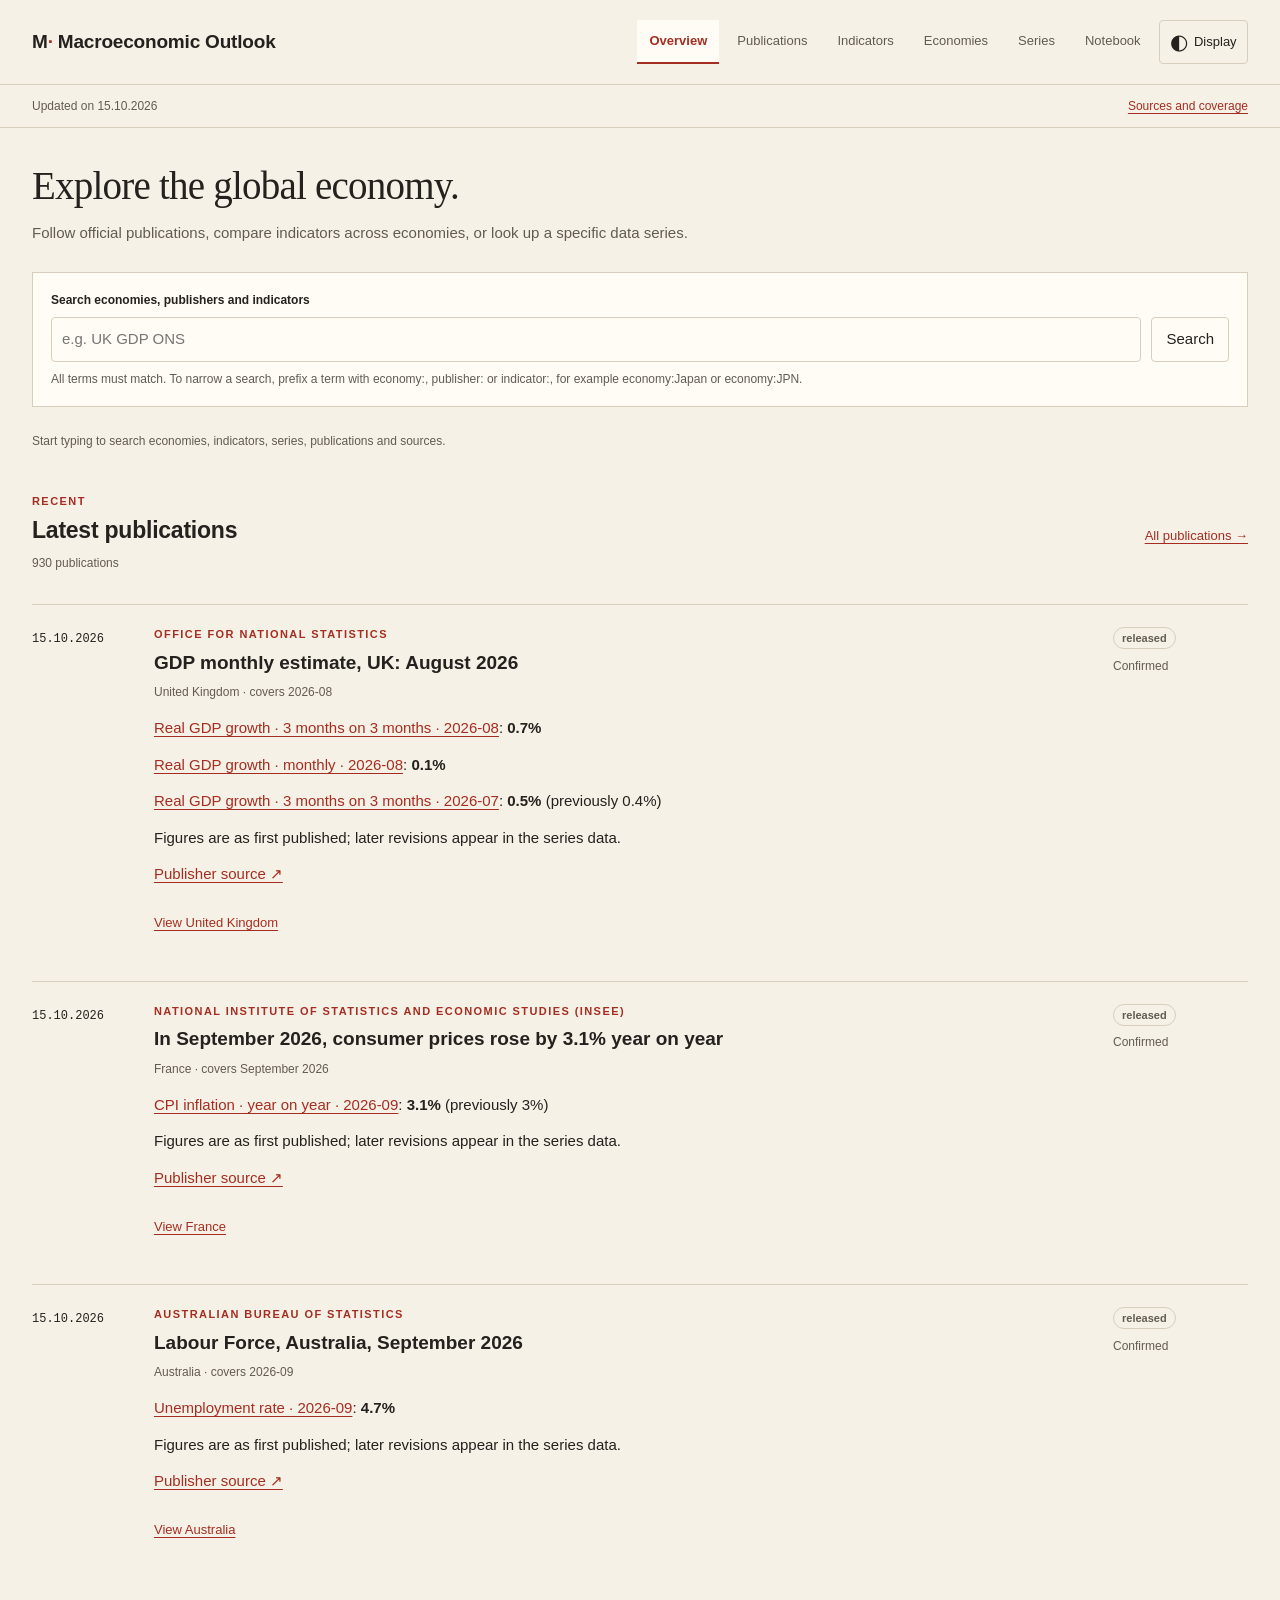
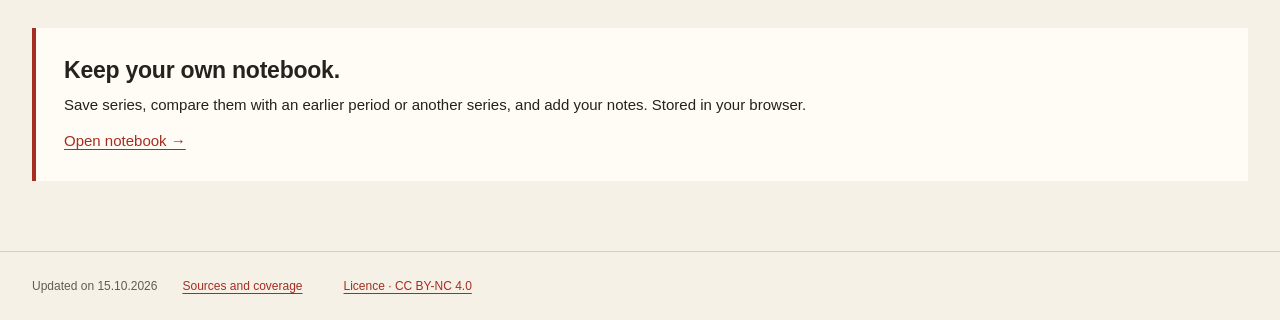
==== index.html @ 0909ff2a "Initial publication" ====
<!doctype html><html lang="en"><head><meta charset="utf-8"><meta name="viewport" content="width=device-width,initial-scale=1"><meta name="description" content="Official macroeconomic data and publications for 65 economies: growth, prices, labour and interest rates, updated daily from statistics offices and central banks."><link rel="icon" href="favicon.svg" type="image/svg+xml"><link rel="stylesheet" href="research/styles.css?v=d2d19fbd4fea"><title>Macroeconomic Outlook</title></head><body><a class="skip" href="#main">Skip to content</a><header><a class="brand" href="?view=home">M<span>·</span> Macroeconomic Outlook</a><nav id="nav" aria-label="Main navigation"></nav></header><div id="appearance-panel" popover aria-label="Appearance"><div role="group" aria-labelledby="appearance-typeface"><p class="appearance-caption" id="appearance-typeface">Typeface</p><button data-setting="typeface" data-value="serif" aria-label="Serif" title="Serif" style="font-family:Georgia,serif">Aa</button><button data-setting="typeface" data-value="sans" aria-label="Sans" title="Sans" style="font-family:Arial,sans-serif">Aa</button></div><div role="group" aria-labelledby="appearance-colours"><p class="appearance-caption" id="appearance-colours">Colours</p><button data-setting="colours" data-value="highlight" aria-label="Highlight" title="Highlight"><span class="colour-option" data-swatch="highlight"></span></button><button data-setting="colours" data-value="subtle" aria-label="Subtle" title="Subtle"><span class="colour-option" data-swatch="subtle"></span></button><button data-setting="colours" data-value="mono" aria-label="Mono" title="Mono"><span class="colour-option" data-swatch="mono"></span></button></div><div role="group" aria-labelledby="appearance-mode"><p class="appearance-caption" id="appearance-mode">Mode</p><button data-setting="mode" data-value="light" aria-label="Light" title="Light">☀</button><button data-setting="mode" data-value="dark" aria-label="Dark" title="Dark">☾</button></div></div><div id="context"></div><div id="page-notices"></div><main id="main" tabindex="-1"></main><div id="toast" role="status"></div><footer>Updated daily. <a href="?view=sources">Sources and coverage</a> <a id="license-link" href="?view=license">Licence · CC BY-NC 4.0</a></footer><script src="research/snapshot.js"></script><script src="research/experience.js?v=5e64fc5016e3"></script><script src="research/notebook-url.js?v=3d018c763f7b"></script><script src="research/companions.js?v=35805f61de09"></script><script src="research/asof.js?v=dbe8106086f5"></script><script src="research/app.js?v=b4b6b0eaa17b"></script></body></html>
---- research/styles.css ----
:root{--paper:#f6f4ed;--panel:#fffdf8;--ink:#24312c;--muted:#59675e;--line:#d3d9cf;--accent:#285e4c;--growth:#dbe9e3;--prices:#f2e6ce;--labour:#e6e0ef;font-family:-apple-system,BlinkMacSystemFont,"Segoe UI",sans-serif;color:var(--ink);background:var(--paper);font-synthesis:none}*{box-sizing:border-box}body{margin:0;font-size:15px;line-height:1.5}body[data-typeface=serif]{--paper:#fff;--panel:#fafafa;--ink:#222;--muted:#555;--line:#c4c4c4;--accent:#333;--growth:#e6eee9;--prices:#f2ecdf;--labour:#ece8f1}body[data-typeface=sans]{--paper:#faf9f4;--panel:#fff;--ink:#171717;--muted:#535353;--line:#c9c8c3;--accent:#b03222;--growth:#e2e9e2;--prices:#f3e5cc;--labour:#e5e1ed}a{color:var(--accent);text-underline-offset:3px}button,input,select,textarea{font:inherit;color:inherit}button{cursor:pointer}button,a,input,select,summary{touch-action:manipulation}button,.button{min-height:44px;padding:9px 14px;border:1px solid var(--line);border-radius:4px;background:var(--panel);text-decoration:none}button:hover{border-color:var(--accent);background:var(--paper)}button:disabled{opacity:.4;cursor:default}input,select,textarea{padding:10px;border:1px solid var(--line);background:var(--panel);border-radius:4px;min-height:44px;min-width:0;max-width:100%}:focus-visible{outline:3px solid #aa730b;outline-offset:3px}label{font-size:12px;font-weight:600;display:flex;flex-direction:column;gap:6px}summary{cursor:pointer;min-height:40px;padding:8px 0;font-size:13px}details p{font-size:13px}code{overflow-wrap:anywhere;font-size:12px}small{font-size:12px;color:var(--muted)}h1,h2,h3,p{margin:0}h1{font:normal 46px/1.12 Georgia,serif;letter-spacing:-.02em;max-width:850px;text-wrap:balance}h2{font-size:23px;line-height:1.3;letter-spacing:-.01em}h3{font-size:17px;line-height:1.35}p{margin:8px 0 14px}.eyebrow{text-transform:uppercase;font-size:11px;letter-spacing:.13em;font-weight:750;color:var(--accent);margin-bottom:7px}.meta{font-size:12px;color:var(--muted)}.skip{position:absolute;top:-60px;background:white;z-index:100;padding:10px}.skip:focus{top:0}header{display:flex;gap:24px;align-items:center;justify-content:space-between;padding:20px 32px;border-bottom:1px solid var(--line);max-width:1600px;margin:auto}.brand{text-decoration:none;font-size:19px;font-weight:750;letter-spacing:-.01em;color:var(--ink)}.brand span{color:var(--accent)}nav{display:flex;gap:6px;flex-wrap:wrap}nav a{padding:10px 12px;font-size:13px;color:var(--muted);text-decoration:none;border-bottom:2px solid transparent}.active{border-color:var(--accent)!important;color:var(--accent)!important;font-weight:700;background:var(--panel)}#context{display:flex;justify-content:space-between;gap:20px;padding:12px 32px;font-size:12px;color:var(--muted);border-bottom:1px solid var(--line)}main{max-width:1380px;margin:auto;padding:36px 32px 70px;min-height:65vh}main:focus{outline:none}.page-heading{margin-bottom:28px}.page-heading>p:last-child{color:var(--muted);max-width:790px;margin-top:14px}.section-heading{display:flex;align-items:center;justify-content:space-between;gap:20px;margin:35px 0 18px}.section-heading>a{font-size:13px}.pub-row{display:grid;grid-template-columns:100px minmax(0,1fr) 135px;gap:22px;padding:21px 0;border-top:1px solid var(--line)}.pub-row time{font:12px ui-monospace,monospace}.pub-row h3{font-size:19px}.pub-row .eyebrow{margin-top:0}.badge{align-self:start;font-size:11px;border:1px solid var(--line);border-radius:20px;padding:4px 8px;text-align:center;color:var(--muted)}.inline-links{display:flex;gap:15px;flex-wrap:wrap;margin:15px 0}.inline-links a{font-size:13px}.kpi-grid{display:grid;grid-template-columns:repeat(3,minmax(0,1fr));gap:18px}.kpi{min-width:0;padding:22px;background:var(--panel);border:1px solid var(--line);border-radius:8px;display:flex;flex-direction:column}.kpi.growth{background:var(--growth)}.kpi.prices{background:var(--prices)}.kpi.labour{background:var(--labour)}.kpi h3{min-height:46px;font-size:17px}.value{font-size:43px;font-weight:550;line-height:1.1;letter-spacing:-.03em;font-variant-numeric:tabular-nums;margin:13px 0}.value small{letter-spacing:0;font-variant-numeric:normal}.value small.unit-short{font-size:20px;color:inherit;margin-left:3px}.value small.unit-long{display:block;font-size:14px;line-height:1.3;font-weight:400;color:var(--muted);margin:2px 0 0}.spark{width:100%;height:155px;color:var(--accent);display:block;margin-top:auto}.spark text{font:15px sans-serif;fill:var(--muted)}.spark circle{fill:currentColor}.card-actions{display:flex;align-items:center;justify-content:space-between;gap:8px;border-top:1px solid var(--line);padding-top:12px;margin-top:8px;font-size:12px}.card-actions button{font-size:12px;background:transparent;padding:8px}.no-chart{display:flex;align-items:center;justify-content:center;min-height:155px;padding:25px;border-top:1px dashed var(--line);color:var(--muted);font-size:13px}.notebook-invite{margin-top:40px;padding:28px;background:var(--panel);border-left:4px solid var(--accent)}.filters{display:flex;flex-wrap:wrap;gap:14px;align-items:end;padding:18px;border:1px solid var(--line);background:var(--panel);margin:18px 0}.filters label{flex:1 1 160px}.filters select{width:100%}.day-strip{display:flex;gap:6px;overflow:auto;padding:10px 0}.day-strip a{min-width:90px;text-align:center;border:1px solid var(--line);padding:12px 8px;border-radius:4px;font-size:12px;text-decoration:none}.day-strip a:first-child{min-width:115px}.result-count{font-size:13px;color:var(--muted);margin:20px 0}.notice{padding:14px 18px;background:var(--panel);border-left:3px solid var(--accent);font-size:13px;color:var(--muted);margin:18px 0}.table-scroll{overflow:auto}table{border-collapse:collapse;width:100%;font-size:13px}th,td{padding:12px 10px;border-bottom:1px solid var(--line);text-align:left;vertical-align:top}th{font-size:12px;color:var(--muted)}.table-scroll table{min-width:600px}.coverage-strip{display:flex;justify-content:space-between;gap:15px;padding:17px 0;border-top:1px solid var(--line);border-bottom:1px solid var(--line);font-size:13px}.coverage-strip span{color:var(--muted)}.multiples{display:grid;grid-template-columns:repeat(3,minmax(0,1fr));gap:16px}.multiples .kpi{padding:20px}.multiples .value{font-size:35px}.multiples .missing{background:transparent;border-style:dashed}.basket-edit{margin:20px 0;padding:8px 18px;border:1px solid var(--line)}.basket-edit>p{font-size:13px}.member-grid{display:grid;grid-template-columns:repeat(4,1fr);gap:10px;max-height:300px;overflow:auto;margin:15px 0}.member-grid label{flex-direction:row;align-items:center;font-weight:400}.member-grid input{min-height:0;width:17px;height:17px}.inline-actions{display:flex;gap:12px;flex-wrap:wrap;align-items:center;margin:15px 0;font-size:13px}.inline-actions button{font-size:12px}.map-panel{background:var(--panel);border:1px solid var(--line);padding:20px}.world-map{width:100%;max-height:450px;background:#e3eeed;border-radius:3px}.world-map path{stroke:#edf4f3;stroke-width:.6}.world-map .tracked{fill:#508880}.world-map .group-only{fill:#bacdc6}.world-map .untracked{fill:#d3ded9}.world-map a:hover,.world-map a:focus{fill:#bd7835}.world-map a{cursor:pointer}.world-map circle{stroke:#fff;stroke-width:1}.list-search{margin:25px 0;max-width:450px}.economy-list{display:grid;grid-template-columns:repeat(4,1fr);gap:10px}.economy-list a{padding:15px;border-bottom:1px solid var(--line);text-decoration:none;font-size:14px}.economy-list small{display:block}.searchbar{border:1px solid var(--line);background:var(--panel);padding:18px;margin-bottom:25px}.searchbar>div{display:flex;gap:10px;margin-top:8px}.searchbar input{flex:1;width:100%}.searchbar p{margin-bottom:0}.series-layout{display:grid;grid-template-columns:340px minmax(0,1fr);gap:30px;align-items:start}.catalogue{max-height:820px;overflow:auto;padding-right:15px}.catalogue>article{padding:18px 0;border-bottom:1px solid var(--line)}.catalogue h3{font-size:15px}.catalogue .inline-actions{gap:10px;margin-bottom:0;font-size:12px}.analysis{min-width:0}.analysis>h2{margin-bottom:20px}.evidence{border-top:1px solid var(--line);padding:12px 0;margin-top:20px}.evidence .table-scroll{max-height:350px}.evidence summary{font-weight:600}.comparison-pair{display:grid;grid-template-columns:1fr 1fr;gap:15px}.comparison-pair .kpi{padding:18px}.comparison-pair .card-actions{flex-wrap:wrap}.empty-panel{border:1px dashed var(--line);padding:35px;background:var(--panel);color:var(--muted)}.empty-panel h2{color:var(--ink)}.source-grid{display:grid;grid-template-columns:repeat(3,1fr);gap:16px}.source-grid article{border:1px solid var(--line);padding:20px;background:var(--panel);font-size:13px}.source-grid h3{font-size:16px}.note-block{border:1px solid var(--line);padding:26px;background:var(--panel);margin-top:25px}.note-block .section-heading{margin-top:0}.note-block>.kpi{max-width:600px}.note-label{margin-top:20px;font-weight:600}.note-label textarea{width:100%;resize:vertical;font-size:15px;line-height:1.6}#toast:empty{display:none}#toast{position:fixed;bottom:20px;right:25px;max-width:400px;background:var(--ink);color:var(--paper);padding:16px 20px;box-shadow:0 5px 20px #0002;z-index:20;font-size:13px}footer{padding:25px 32px;border-top:1px solid var(--line);color:var(--muted);font-size:12px;display:flex;gap:25px;align-items:start}footer details{max-width:550px}footer summary{padding:0}[hidden]{display:none!important}body[data-typeface=serif] h1{font-size:39px}body[data-typeface=serif] .kpi{border-radius:0}body[data-typeface=sans] h1{font:750 38px/1.1 Helvetica,Arial,sans-serif;letter-spacing:-.025em}body[data-typeface=sans] h2{font-size:22px}body[data-typeface=sans] .page-heading{border-bottom:3px solid var(--ink);padding-bottom:22px}body[data-typeface=sans] .kpi{border-radius:0}body[data-typeface=sans] main{padding-top:25px}
@media(max-width:1100px){header{display:block}header nav{margin-top:12px}.series-layout{grid-template-columns:290px minmax(0,1fr)}.comparison-pair{grid-template-columns:1fr}.member-grid{grid-template-columns:repeat(3,1fr)}}@media(max-width:760px){main{padding:25px 20px}header,#context{padding:16px 20px}.brand{font-size:18px}nav{gap:0}nav a{padding:10px 9px;font-size:12px}#context{display:block}#context a{display:block;margin-top:8px}h1{font-size:34px}body[data-typeface=sans] h1,body[data-typeface=serif] h1{font-size:32px}.kpi-grid,.multiples,.source-grid{grid-template-columns:1fr}.kpi h3{min-height:0}.pub-row{grid-template-columns:1fr;gap:8px}.badge{justify-self:start}.pub-row h3{font-size:18px}.section-heading{align-items:start}.section-heading h2{font-size:21px}.coverage-strip{flex-direction:column}.member-grid{grid-template-columns:repeat(2,1fr)}.economy-list{grid-template-columns:repeat(2,1fr)}.series-layout{display:flex;flex-direction:column}.analysis{order:-1;width:100%}.catalogue{width:100%;max-height:none}.note-block{padding:18px}.filters{padding:13px}.filters label{flex-basis:140px}.note-block .section-heading{display:block}footer{flex-wrap:wrap;padding:20px}.table-scroll table{font-size:12px}#toast{left:20px;right:20px;bottom:15px}.searchbar{padding:14px}.searchbar>div{gap:6px}.searchbar button{padding:8px 10px}.world-map{min-height:180px}.map-panel{padding:12px}}@media(prefers-reduced-motion:reduce){*{scroll-behavior:auto!important}}
/* Layout theme and colour palette are independent. Palette variables live on body. */
html{background:var(--paper)}body{background:var(--paper);color:var(--ink);min-height:100vh}.world-map{background:var(--panel)}.world-map path{stroke:var(--paper)}.world-map .tracked{fill:var(--accent)}.world-map .group-only{fill:var(--muted);opacity:.6}.world-map .untracked{fill:var(--line)}.world-map a:hover,.world-map a:focus{fill:var(--ink);opacity:1}.world-map circle{stroke:var(--paper)}body[data-mode=dark] .notice,body[data-mode=dark] .kpi{border-color:var(--line)}.date-presets{display:flex;gap:8px;flex-wrap:wrap}.date-presets a{padding:10px 16px;border:1px solid var(--line);border-radius:4px;text-decoration:none;font-size:13px}.status-scheduled{border-style:dashed}.status-provisional{border-style:dotted}.status-released{font-weight:650}.selected-event{border-left:3px solid var(--accent);padding-left:15px}.home-results:empty{display:none}.home-results{scroll-margin-top:20px}.home-results>section{margin:25px 0 35px}.home-results .section-heading{margin:15px 0}.home-results h2{font-size:20px}.home-results h2 small{font-size:13px}.preview-grid{display:grid;grid-template-columns:repeat(3,minmax(0,1fr));gap:15px;margin-top:14px}.search-preview{border:1px solid var(--line);padding:20px;background:var(--panel);min-width:0;display:flex;flex-direction:column}.search-preview h3{font-size:17px}.search-preview p{font-size:13px}.search-preview .eyebrow{font-size:11px}.preview-action{margin-top:auto;padding-top:15px;font-size:13px}.preview-value{font-size:32px;line-height:1.2;margin-top:16px;font-variant-numeric:tabular-nums}.search-preview .spark{height:130px}.preview-kpis{display:grid;grid-template-columns:1fr;gap:6px;margin-top:15px}.preview-kpi{padding:10px 12px;border:1px solid var(--line)}.preview-kpi.growth{background:var(--growth)}.preview-kpi.prices{background:var(--prices)}.preview-kpi.labour{background:var(--labour)}.preview-kpi>span{font-size:11px}.preview-kpi strong{display:block;font-size:21px}.preview-kpi small{display:block;font-size:11px}.home-results .badge{align-self:start}body[data-mode=dark] input{color-scheme:dark}.search-preview .meta{color:var(--muted)}@media(max-width:1000px){.preview-grid{grid-template-columns:repeat(2,minmax(0,1fr))}}@media(max-width:650px){.preview-grid{grid-template-columns:1fr}.pub-row>div:last-child .meta{margin:5px 0}.preview-kpis{grid-template-columns:1fr}.preview-kpi{padding:8px}.preview-kpi strong{font-size:17px}.preview-kpi small{font-size:11px;overflow-wrap:anywhere}}
.search-preview:has(.preview-kpis){grid-column:1/-1}.preview-kpis{grid-template-columns:repeat(3,minmax(0,1fr))}.search-preview:has(.preview-kpis) .preview-action{margin-top:8px}
.appearance-toggle{font-size:1.4rem;padding:.25rem .65rem;background:transparent;color:var(--ink);border:1px solid var(--line);border-radius:4px;cursor:pointer}
#appearance-panel{position:fixed;inset:5rem 1rem auto auto;margin:0;padding:1rem;background:var(--panel);color:var(--ink);border:1px solid var(--line);box-shadow:0 8px 30px #0003;border-radius:6px}
#appearance-panel [role=group]{display:flex;gap:.5rem;padding:.5rem 0}#appearance-panel [role=group]+[role=group]{border-top:1px solid var(--line)}
#appearance-panel button{width:48px;height:44px;padding:5px;background:var(--paper);color:var(--ink);border:1px solid var(--line);font-size:22px;cursor:pointer;border-radius:3px}#appearance-panel button[aria-pressed=true]{outline:2px solid var(--accent);outline-offset:1px}.colour-option{display:block;width:100%;height:100%;border:1px solid var(--muted);border-radius:50%}.publication-details{margin-top:1rem}.inline-links>span{padding:.3rem 0;color:var(--muted)}
.filters input,.filters select,.filters button{box-sizing:border-box;height:44px;min-height:44px;font:inherit;line-height:normal}.filters select{-webkit-appearance:none;appearance:none;background-image:linear-gradient(45deg,transparent 50%,currentColor 50%),linear-gradient(135deg,currentColor 50%,transparent 50%);background-position:calc(100% - 15px) 19px,calc(100% - 10px) 19px;background-size:5px 5px;background-repeat:no-repeat;padding-right:30px}
.economy-publications-heading{margin-top:3.5rem;padding-top:1rem}body[data-typeface=sans] .economy-publications-heading{border-top:1px solid var(--line);margin-top:2rem}.notebook-share{display:block;margin:1.5rem 0 .5rem}.notebook-share input{display:block;width:100%;margin-top:.5rem;box-sizing:border-box}

.month-preset{display:inline-flex;margin:0}.month-preset select{height:44px;box-sizing:border-box;font:inherit;background:var(--panel);color:var(--ink);border:1px solid var(--line);padding:0 .75rem;max-width:100%;border-radius:3px}.sr-only{position:absolute;width:1px;height:1px;padding:0;margin:-1px;overflow:hidden;clip:rect(0,0,0,0);white-space:nowrap;border:0}

.license-copy{max-width:780px}.license-copy h2{margin-top:2rem}.license-copy p{line-height:1.7}footer #license-link{margin-left:1rem}
.kpi h3 a,.kpi .eyebrow a,.catalogue h3 a,.catalogue .eyebrow a,.search-preview h3 a,.search-preview .eyebrow a{color:inherit;text-decoration:none}.kpi h3 a:hover,.kpi h3 a:focus-visible,.kpi .eyebrow a:hover,.kpi .eyebrow a:focus-visible,.catalogue h3 a:hover,.catalogue h3 a:focus-visible,.catalogue .eyebrow a:hover,.catalogue .eyebrow a:focus-visible,.search-preview h3 a:hover,.search-preview h3 a:focus-visible,.search-preview .eyebrow a:hover,.search-preview .eyebrow a:focus-visible{text-decoration:underline}
.preview-value small,.preview-kpi strong small{letter-spacing:0;font-variant-numeric:normal}.preview-value small.unit-short{font-size:20px;margin-left:3px}.preview-kpi strong small.unit-short{display:inline;font-size:inherit;color:inherit}.preview-value small.unit-long,.preview-kpi strong small.unit-long{display:block;font-size:14px;line-height:1.3;font-weight:400;color:var(--muted);margin:2px 0 0}
.inline-actions a,.inline-links a,.card-actions a,.section-heading>a,.preview-action a,.date-presets a{display:inline-flex;align-items:center;min-height:44px}nav a{min-height:44px;display:inline-flex;align-items:center}.member-grid label{min-height:44px}.member-grid input{width:22px;height:22px}
#page-notices{max-width:1380px;margin:auto;padding:0 32px}#page-notices:empty{display:none}.page-notice{display:flex;justify-content:space-between;align-items:center;gap:12px;margin:18px 0 0}.page-notice button{flex:none;font-size:12px;padding:6px 12px}
.notebook-share-row{display:flex;gap:10px;align-items:center}.notebook-share-row input{flex:1;width:auto;min-width:0}.notebook-share-row button{flex:none}.missing-block blockquote{margin:12px 0 16px;padding:10px 16px;border-left:3px solid var(--line);white-space:pre-wrap;overflow-wrap:anywhere}
#appearance-panel [role=group]{flex-wrap:wrap}.appearance-caption{flex-basis:100%;margin:0;font-size:12px;font-weight:600;color:var(--muted)}.appearance-toggle{display:inline-flex;align-items:center;gap:6px;font-size:13px}.appearance-toggle span{font-size:1.3rem;line-height:1}
@media(max-width:760px){#page-notices{padding:0 20px}}@media(max-width:650px){.preview-kpis{grid-template-columns:1fr}}
.value,.preview-value{overflow-wrap:anywhere}.source-grid article{min-width:0;overflow-wrap:anywhere}
.inline-links{align-items:center}.inline-links>span{display:inline-flex;align-items:center;min-height:44px;padding:0;font-size:13px}
#context{max-width:1600px;margin:auto}.economy-group-section,.economy-part-of{margin-bottom:28px}
.kpi h3,.catalogue h3{position:relative}.info-btn{display:inline-flex;align-items:center;justify-content:center;width:20px;height:20px;min-height:0;padding:0;margin-left:6px;border-radius:50%;border:1px solid var(--muted);background:transparent;color:var(--muted);font:italic 600 12px/1 Georgia,serif;vertical-align:2px}.info-btn:hover,.info-btn[aria-expanded=true]{border-color:var(--accent);color:var(--accent);background:transparent}.info-pop{position:absolute;left:0;top:100%;z-index:30;width:max-content;max-width:min(320px,80vw);margin-top:6px;padding:10px 12px;background:var(--panel);color:var(--ink);border:1px solid var(--line);box-shadow:0 6px 20px #0002;font-size:13px;font-weight:400;line-height:1.45;letter-spacing:0;text-transform:none}.info-pop span{display:block}.info-pop span+span{margin-top:8px;color:var(--muted)}
.spark{touch-action:pan-y}.spark:focus-visible{outline-offset:2px}.spark .spark-hover circle{fill:var(--accent);stroke:var(--panel);stroke-width:2}.spark .spark-hover rect{fill:var(--panel);stroke:var(--line);opacity:.95}.spark .spark-hover text{font:600 15px sans-serif;fill:var(--ink)}
.coverage-strip{flex-wrap:wrap;align-items:center}.coverage-strip .show-empty{flex-direction:row;align-items:center;gap:8px;min-height:44px;font-size:13px;font-weight:400;color:var(--ink)}.show-empty input{width:20px;height:20px;min-height:0;margin:0}
.value.empty-value{font-size:20px;letter-spacing:0;color:var(--muted);font-weight:400}
.other-indicators{margin:28px 0;border-top:1px solid var(--line);padding-top:8px}.other-indicators>summary{font-size:23px;line-height:1.3;letter-spacing:-.01em;font-weight:700;padding:8px 0}.other-indicators>.kpi-grid{margin-top:16px}
.note-pair{display:grid;grid-template-columns:repeat(2,minmax(0,1fr));gap:16px;align-items:stretch;margin-top:16px}.note-pair .kpi{height:100%}.note-compare{position:relative;min-width:0}.compare-card{position:relative;height:100%}.compare-remove{position:absolute;top:8px;right:8px;width:36px;height:36px;min-height:0;padding:0;border-radius:50%;font-size:20px;line-height:1;background:var(--panel)}.compare-empty{height:100%;min-height:240px;display:flex;flex-direction:column;align-items:center;justify-content:center;gap:10px;border:2px dashed var(--line);border-radius:8px;color:var(--muted)}.compare-empty p{margin:0;font-size:13px}.compare-add{width:56px;height:56px;border-radius:50%;padding:0;font-size:28px;line-height:1}.compare-search{border:2px dashed var(--line);border-radius:8px;padding:16px;min-height:240px}.compare-search input{width:100%}.compare-results{display:flex;flex-direction:column;gap:6px;margin-top:10px;max-height:360px;overflow:auto}.compare-results button{text-align:left;font-size:13px;min-height:44px}
#toast a{color:var(--paper);text-decoration:underline;font-weight:600}
@media(max-width:760px){.note-pair{grid-template-columns:1fr}}

.scale-toggle{display:flex;flex-direction:row;align-items:center;gap:8px;min-height:44px;font-size:13px;font-weight:400;color:var(--ink);margin:0 0 4px}.scale-toggle input{margin:0}.kpi .evidence{margin-top:12px;padding-bottom:0}
.measure{display:block;margin:-6px 0 10px;font-size:12px}.measure span{display:block;color:var(--muted);font-size:11px;text-transform:uppercase;letter-spacing:.08em;margin-bottom:3px}.measure select{width:100%;max-width:100%;font-size:13px;padding:6px 8px}.latest-published{margin-top:6px}
.revisions h4{margin:16px 0 0;font-size:14px}.revisions td a{font-size:11px;margin-left:4px}.spark .revision circle{fill:currentColor}.one-point{margin-top:4px}
#context .context-tools{display:flex;align-items:center;gap:20px;flex-wrap:wrap}.asof-control{flex-direction:row;align-items:center;gap:8px;font-weight:400;font-size:12px;color:var(--muted)}.asof-control input{min-height:0;padding:1px 6px;font-size:12px;line-height:1.4}#toast .copy-fallback{display:block;width:100%;margin-bottom:8px;color:var(--ink)}
@media(max-width:760px){#context .context-tools{margin-top:8px;gap:4px 20px}#context .context-tools a{margin-top:0}.asof-control input{min-height:44px}}
.copy-page-link{display:inline-flex;align-items:center;font-size:13px;padding:.25rem .65rem;background:transparent;color:var(--ink);border:1px solid var(--line);border-radius:4px;cursor:pointer;margin-left:6px}
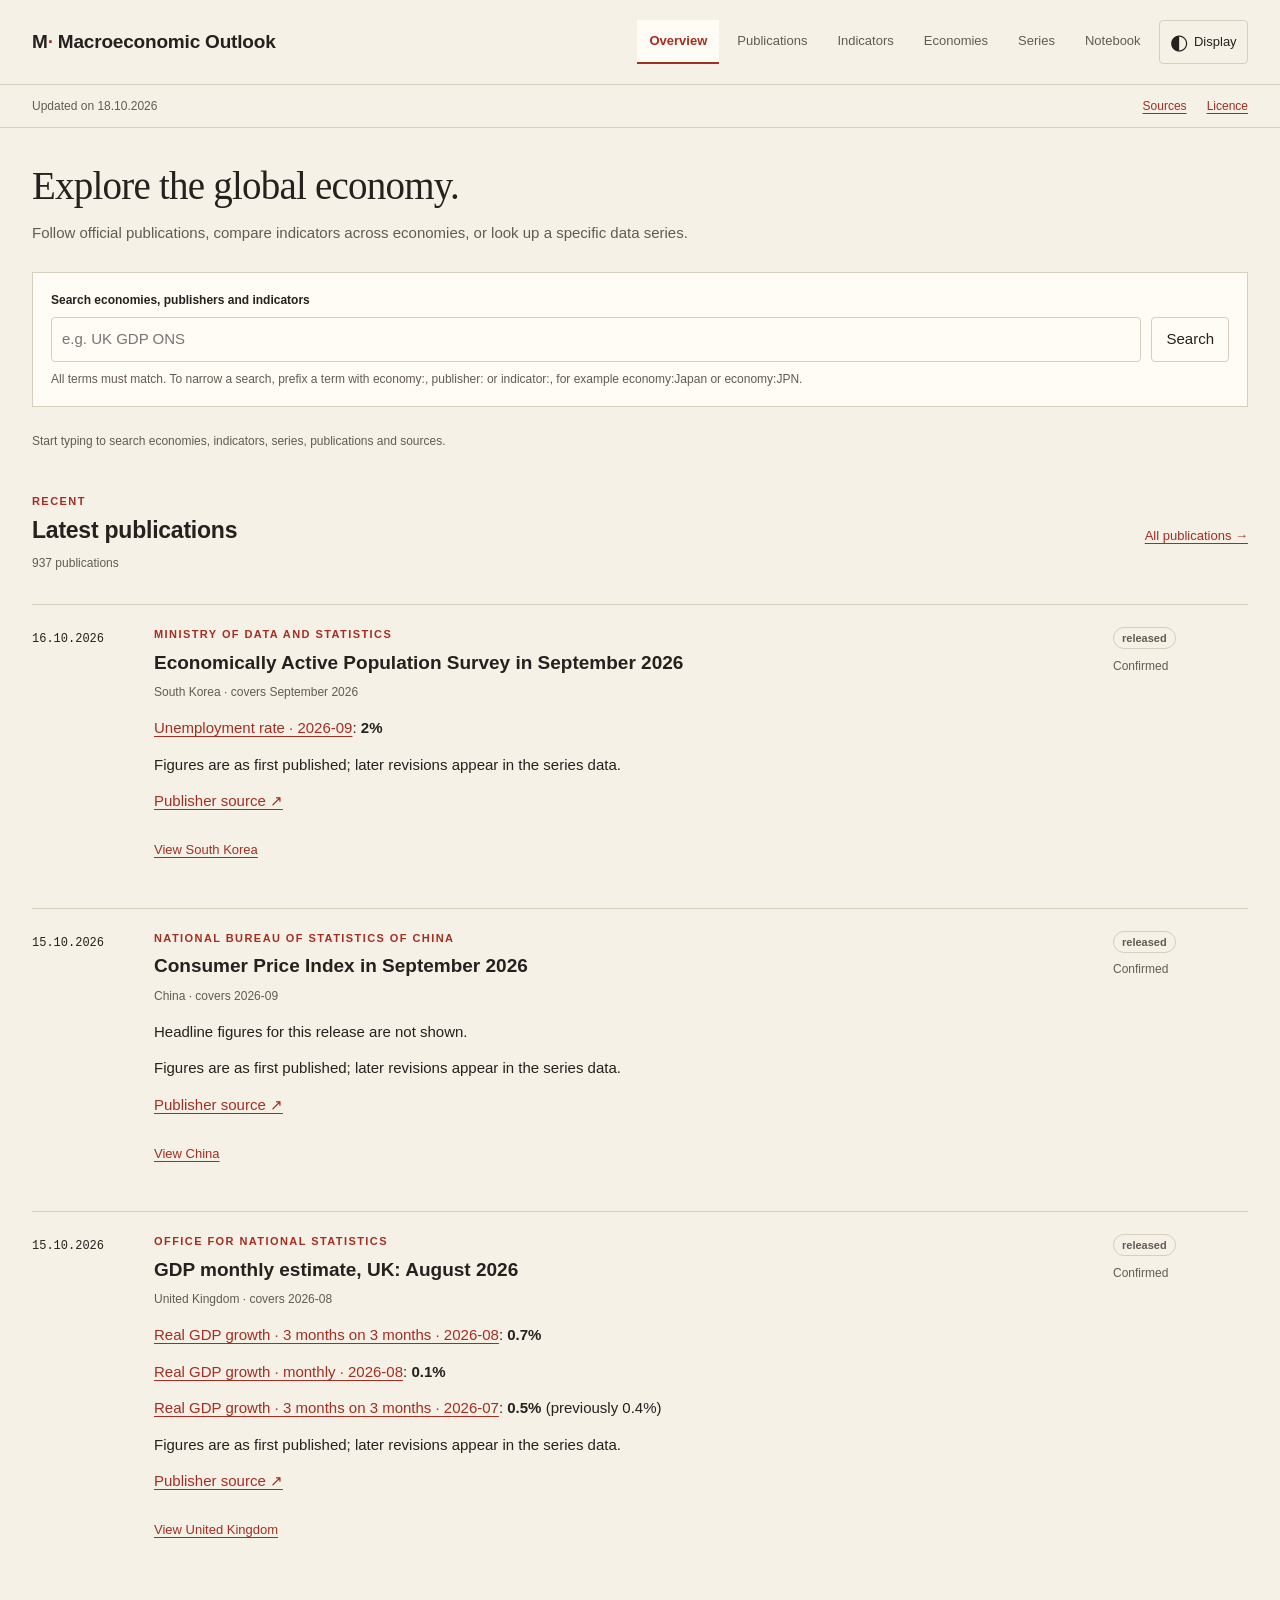
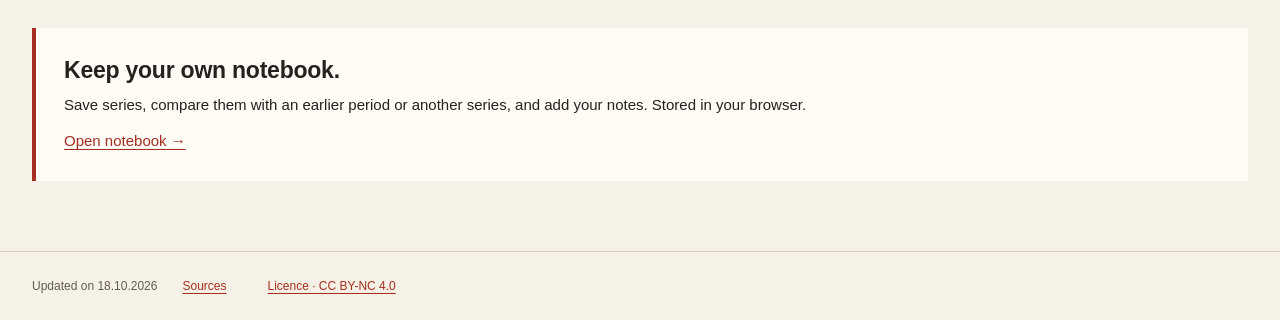
==== commit fd1cf926: "Data update 2026-10-18" ====
--- a/index.html
+++ b/index.html
@@ -1 +1 @@
-<!doctype html><html lang="en"><head><meta charset="utf-8"><meta name="viewport" content="width=device-width,initial-scale=1"><meta name="description" content="Official macroeconomic data and publications for 65 economies: growth, prices, labour and interest rates, updated daily from statistics offices and central banks."><link rel="icon" href="favicon.svg" type="image/svg+xml"><link rel="stylesheet" href="research/styles.css?v=d2d19fbd4fea"><title>Macroeconomic Outlook</title></head><body><a class="skip" href="#main">Skip to content</a><header><a class="brand" href="?view=home">M<span>·</span> Macroeconomic Outlook</a><nav id="nav" aria-label="Main navigation"></nav></header><div id="appearance-panel" popover aria-label="Appearance"><div role="group" aria-labelledby="appearance-typeface"><p class="appearance-caption" id="appearance-typeface">Typeface</p><button data-setting="typeface" data-value="serif" aria-label="Serif" title="Serif" style="font-family:Georgia,serif">Aa</button><button data-setting="typeface" data-value="sans" aria-label="Sans" title="Sans" style="font-family:Arial,sans-serif">Aa</button></div><div role="group" aria-labelledby="appearance-colours"><p class="appearance-caption" id="appearance-colours">Colours</p><button data-setting="colours" data-value="highlight" aria-label="Highlight" title="Highlight"><span class="colour-option" data-swatch="highlight"></span></button><button data-setting="colours" data-value="subtle" aria-label="Subtle" title="Subtle"><span class="colour-option" data-swatch="subtle"></span></button><button data-setting="colours" data-value="mono" aria-label="Mono" title="Mono"><span class="colour-option" data-swatch="mono"></span></button></div><div role="group" aria-labelledby="appearance-mode"><p class="appearance-caption" id="appearance-mode">Mode</p><button data-setting="mode" data-value="light" aria-label="Light" title="Light">☀</button><button data-setting="mode" data-value="dark" aria-label="Dark" title="Dark">☾</button></div></div><div id="context"></div><div id="page-notices"></div><main id="main" tabindex="-1"></main><div id="toast" role="status"></div><footer>Updated daily. <a href="?view=sources">Sources and coverage</a> <a id="license-link" href="?view=license">Licence · CC BY-NC 4.0</a></footer><script src="research/snapshot.js"></script><script src="research/experience.js?v=5e64fc5016e3"></script><script src="research/notebook-url.js?v=3d018c763f7b"></script><script src="research/companions.js?v=35805f61de09"></script><script src="research/asof.js?v=dbe8106086f5"></script><script src="research/app.js?v=b4b6b0eaa17b"></script></body></html>
+<!doctype html><html lang="en"><head><meta charset="utf-8"><meta name="viewport" content="width=device-width,initial-scale=1"><meta name="description" content="Official macroeconomic data and publications for 65 economies: growth, prices, labour and interest rates, updated daily from statistics offices and central banks."><link rel="icon" href="favicon.svg" type="image/svg+xml"><link rel="stylesheet" href="research/styles.css?v=d2d19fbd4fea"><title>Macroeconomic Outlook</title></head><body><a class="skip" href="#main">Skip to content</a><header><a class="brand" href="?view=home">M<span>·</span> Macroeconomic Outlook</a><nav id="nav" aria-label="Main navigation"></nav></header><div id="appearance-panel" popover aria-label="Appearance"><div role="group" aria-labelledby="appearance-typeface"><p class="appearance-caption" id="appearance-typeface">Typeface</p><button data-setting="typeface" data-value="serif" aria-label="Serif" title="Serif" style="font-family:Georgia,serif">Aa</button><button data-setting="typeface" data-value="sans" aria-label="Sans" title="Sans" style="font-family:Arial,sans-serif">Aa</button></div><div role="group" aria-labelledby="appearance-colours"><p class="appearance-caption" id="appearance-colours">Colours</p><button data-setting="colours" data-value="highlight" aria-label="Highlight" title="Highlight"><span class="colour-option" data-swatch="highlight"></span></button><button data-setting="colours" data-value="subtle" aria-label="Subtle" title="Subtle"><span class="colour-option" data-swatch="subtle"></span></button><button data-setting="colours" data-value="mono" aria-label="Mono" title="Mono"><span class="colour-option" data-swatch="mono"></span></button></div><div role="group" aria-labelledby="appearance-mode"><p class="appearance-caption" id="appearance-mode">Mode</p><button data-setting="mode" data-value="light" aria-label="Light" title="Light">☀</button><button data-setting="mode" data-value="dark" aria-label="Dark" title="Dark">☾</button></div></div><div id="context"></div><div id="page-notices"></div><main id="main" tabindex="-1"></main><div id="toast" role="status"></div><footer>Updated daily. <a href="?view=sources">Sources</a> <a id="license-link" href="?view=license">Licence · CC BY-NC 4.0</a></footer><script src="research/snapshot.js"></script><script src="research/experience.js?v=b7dd1853c704"></script><script src="research/notebook-url.js?v=3d018c763f7b"></script><script src="research/companions.js?v=35805f61de09"></script><script src="research/asof.js?v=dbe8106086f5"></script><script src="research/app.js?v=a9ac0f4511d9"></script></body></html>
